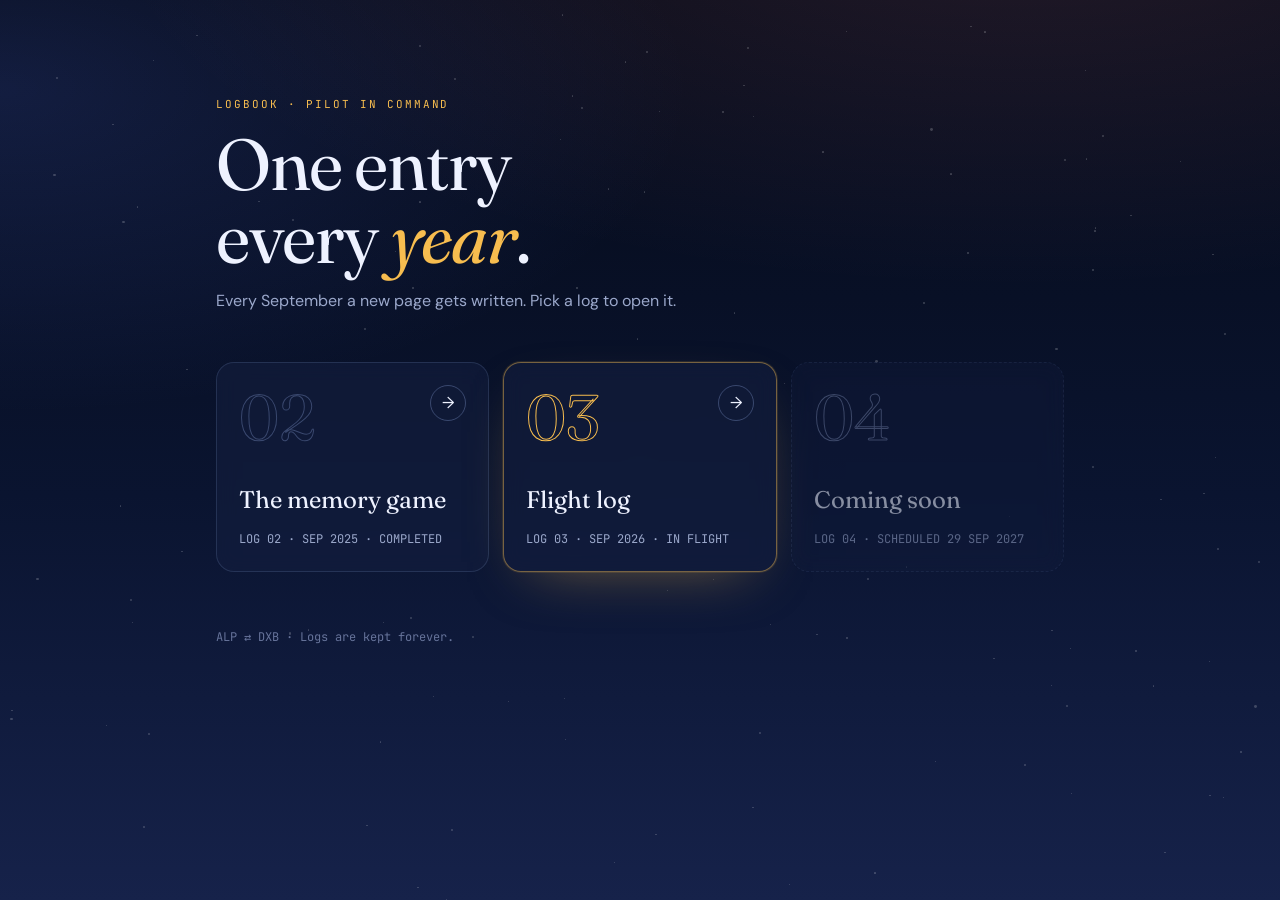
==== index.html @ 46ef8b51 "Flight Log: logbook hub, Log 02 archive and encrypted Log 03 Adds the logbook hub, the 2025 memory g" ====
<!DOCTYPE html>
<html lang="en">
<head>
  <meta charset="UTF-8">
  <meta name="viewport" content="width=device-width, initial-scale=1.0, viewport-fit=cover">
  <title>Logbook</title>
  <meta name="description" content="Flight logbook.">
  <meta name="theme-color" content="#050a17">
  <meta name="robots" content="noindex, nofollow">
  <link rel="icon" href="data:image/svg+xml,<svg xmlns='http://www.w3.org/2000/svg' viewBox='0 0 24 24'><path fill='%23f7bd4f' d='M21 16v-2l-8-5V3.5a1.5 1.5 0 0 0-3 0V9l-8 5v2l8-2.5V19l-2 1.5V22l3.5-1 3.5 1v-1.5L13 19v-5.5z'/></svg>">
  <link rel="preconnect" href="https://fonts.googleapis.com">
  <link rel="preconnect" href="https://fonts.gstatic.com" crossorigin>
  <link href="https://fonts.googleapis.com/css2?family=DM+Sans:opsz,wght@9..40,400;9..40,500;9..40,700&family=Fraunces:ital,opsz,wght@0,9..144,400;0,9..144,600;1,9..144,400&family=JetBrains+Mono:wght@400;600&display=swap" rel="stylesheet">
  <link rel="stylesheet" href="assets/theme.css">
  <style>
    main {
      position: relative; z-index: 1;
      max-width: 880px; margin: 0 auto;
      padding: clamp(48px, 10vh, 110px) var(--gutter) 64px;
    }
    header h1 {
      font-family: var(--font-display);
      font-weight: 400;
      font-size: clamp(40px, 9vw, 72px);
      line-height: 1.02;
      margin: 12px 0 14px;
      letter-spacing: -0.02em;
    }
    header h1 em { color: var(--amber); font-style: italic; }
    header p { color: var(--muted); max-width: 46ch; margin: 0; }

    .entries {
      list-style: none; padding: 0; margin: 48px 0 0;
      display: grid; gap: 14px;
      grid-template-columns: repeat(auto-fit, minmax(240px, 1fr));
    }
    .entry {
      position: relative;
      display: flex; flex-direction: column; gap: 10px;
      min-height: 210px;
      padding: 22px;
      border: 1px solid var(--line);
      border-radius: var(--radius);
      background: var(--panel);
      backdrop-filter: blur(10px);
      -webkit-backdrop-filter: blur(10px);
      text-decoration: none;
      transition: transform .5s var(--ease-out), border-color .3s, background .3s;
    }
    a.entry:hover { transform: translateY(-4px); border-color: var(--line-strong); background: var(--panel-strong); }
    .entry .num {
      font-family: var(--font-display); font-size: 64px; line-height: 1;
      color: transparent; -webkit-text-stroke: 1px var(--line-strong);
    }
    .entry h2 { font-family: var(--font-display); font-weight: 400; font-size: 24px; margin: auto 0 0; }
    .entry .meta { font-family: var(--font-mono); font-size: 12px; color: var(--muted); }
    .entry .go {
      position: absolute; top: 22px; right: 22px;
      width: 36px; height: 36px; border-radius: 50%;
      display: grid; place-items: center;
      border: 1px solid var(--line-strong);
      transition: background .3s, color .3s;
    }
    a.entry:hover .go { background: var(--amber); color: var(--sky-0); }
    .entry.current { border-color: rgba(247, 189, 79, 0.45); box-shadow: 0 0 0 1px rgba(247,189,79,.12), 0 20px 60px -30px rgba(247, 189, 79, 0.5); }
    .entry.current .num { -webkit-text-stroke-color: var(--amber); }
    .entry.future { opacity: .55; border-style: dashed; }
    .entry.future .num { -webkit-text-stroke-color: var(--faint); }

    footer { margin-top: 56px; color: var(--faint); font-family: var(--font-mono); font-size: 12px; }
  </style>
</head>
<body>
  <main>
    <header>
      <span class="label">Logbook · Pilot in command</span>
      <h1>One entry<br>every <em>year</em>.</h1>
      <p>Every September a new page gets written. Pick a log to open it.</p>
    </header>

    <ol class="entries">
      <li>
        <a class="entry" href="2025-year2-memory-game/">
          <span class="num">02</span>
          <span class="go" aria-hidden="true">→</span>
          <h2>The memory game</h2>
          <span class="meta">LOG 02 · SEP 2025 · COMPLETED</span>
        </a>
      </li>
      <li>
        <a class="entry current" href="year3/">
          <span class="num">03</span>
          <span class="go" aria-hidden="true">→</span>
          <h2>Flight log</h2>
          <span class="meta">LOG 03 · SEP 2026 · IN FLIGHT</span>
        </a>
      </li>
      <li>
        <div class="entry future" aria-disabled="true">
          <span class="num">04</span>
          <h2>Coming soon</h2>
          <span class="meta">LOG 04 · SCHEDULED 29 SEP 2027</span>
        </div>
      </li>
    </ol>

    <footer>ALP ⇄ DXB · Logs are kept forever.</footer>
  </main>
  <script src="assets/sky.js"></script>
</body>
</html>
---- assets/theme.css ----
/* Shared night-flight theme for the logbook hub and each year's entry. */
:root {
  --sky-0: #050a17;
  --sky-1: #0a1430;
  --sky-2: #16224a;
  --panel: rgba(20, 32, 64, 0.55);
  --panel-strong: rgba(16, 26, 54, 0.86);
  --line: rgba(170, 195, 255, 0.14);
  --line-strong: rgba(170, 195, 255, 0.28);
  --ink: #eef2ff;
  --muted: #9ba8cb;
  --faint: #66739a;
  --amber: #f7bd4f;
  --amber-soft: rgba(247, 189, 79, 0.14);
  --rose: #ff8fab;
  --rose-soft: rgba(255, 143, 171, 0.14);
  --green: #6fe3b4;
  --paper: #fbf5ea;
  --paper-ink: #2b2233;
  --paper-muted: #7a6c78;

  --font-display: "Fraunces", Georgia, serif;
  --font-body: "DM Sans", system-ui, -apple-system, "Segoe UI", sans-serif;
  --font-mono: "JetBrains Mono", ui-monospace, "SFMono-Regular", Consolas, monospace;

  --radius: 18px;
  --gutter: 16px;
  --ease-out: cubic-bezier(0.22, 1, 0.36, 1);
  color-scheme: dark;
}

*, *::before, *::after { box-sizing: border-box; }
html { -webkit-text-size-adjust: 100%; }
body {
  margin: 0;
  min-height: 100vh;
  min-height: 100dvh;
  background:
    radial-gradient(120% 70% at 80% -10%, rgba(255, 143, 171, 0.12), transparent 60%),
    radial-gradient(90% 60% at 0% 10%, rgba(88, 120, 255, 0.16), transparent 60%),
    linear-gradient(180deg, var(--sky-0) 0%, var(--sky-1) 55%, var(--sky-2) 100%);
  background-attachment: fixed;
  background-color: var(--sky-0);
  color: var(--ink);
  font-family: var(--font-body);
  font-size: 16px;
  line-height: 1.6;
  overflow-x: hidden;
  -webkit-font-smoothing: antialiased;
}
img { max-width: 100%; display: block; }
button { font: inherit; color: inherit; }
a { color: inherit; }
:focus-visible { outline: 2px solid var(--amber); outline-offset: 3px; border-radius: 6px; }

.mono { font-family: var(--font-mono); letter-spacing: 0.04em; }
.label {
  font-family: var(--font-mono);
  font-size: 11px;
  letter-spacing: 0.18em;
  text-transform: uppercase;
  color: var(--amber);
}

/* Starfield, filled in by assets/sky.js */
.sky { position: fixed; inset: 0; pointer-events: none; z-index: 0; overflow: hidden; }
.star {
  position: absolute;
  border-radius: 50%;
  background: #fff;
  opacity: 0.2;
  animation: twinkle var(--d, 4s) ease-in-out var(--delay, 0s) infinite alternate;
}
@keyframes twinkle { to { opacity: var(--peak, 0.9); } }
.shooting {
  position: absolute;
  width: 120px; height: 1px;
  background: linear-gradient(90deg, rgba(255,255,255,0.9), transparent);
  transform: rotate(-18deg);
  opacity: 0;
  animation: shoot 1.4s ease-out forwards;
}
@keyframes shoot {
  0% { opacity: 0; translate: 0 0; }
  15% { opacity: 1; }
  100% { opacity: 0; translate: -340px 110px; }
}

@media (prefers-reduced-motion: reduce) {
  *, *::before, *::after { animation-duration: 0.001ms !important; animation-iteration-count: 1 !important; transition-duration: 0.001ms !important; scroll-behavior: auto !important; }
}
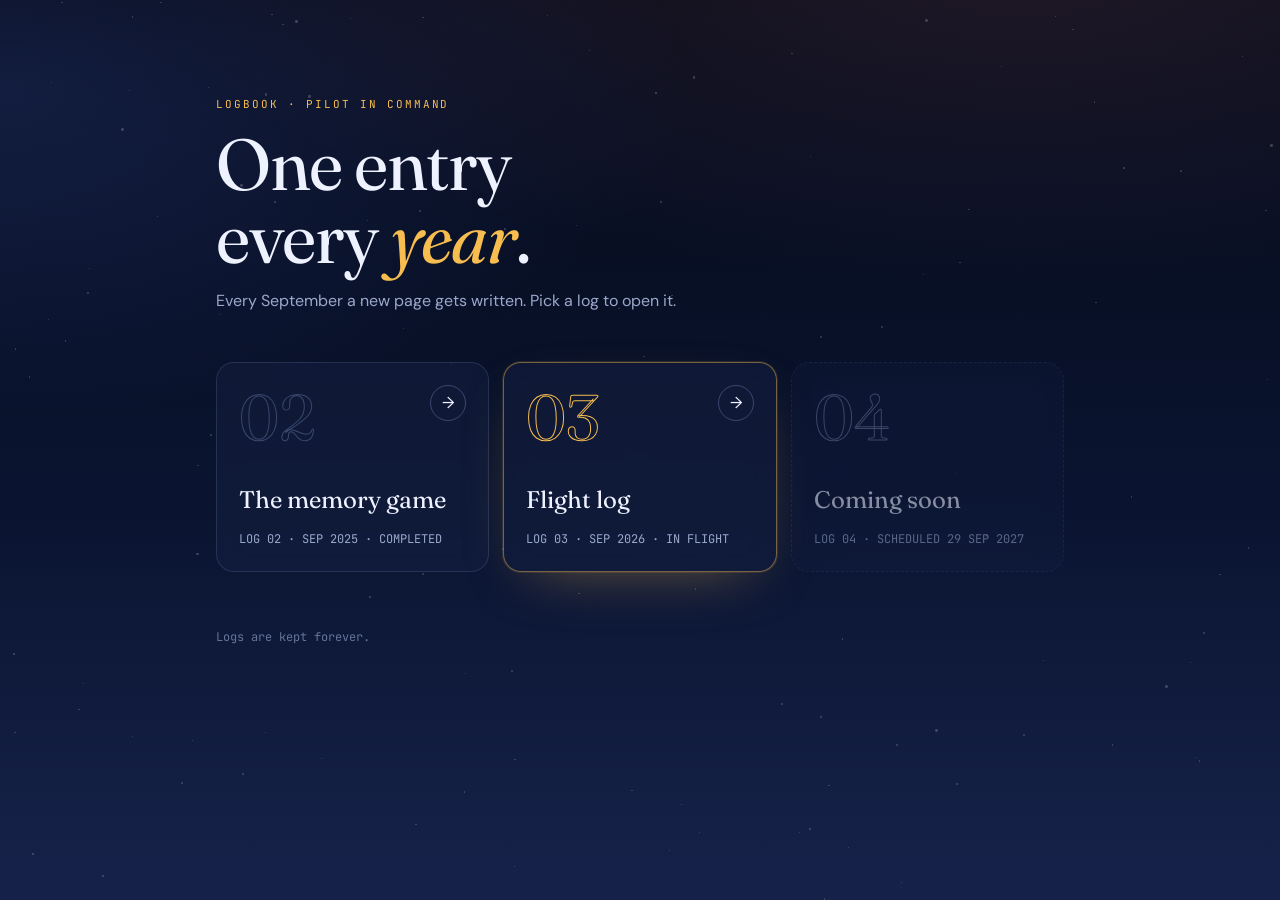
==== commit 1dcf354b: "Log 03: radio decoder game, trip-free wording; Log 02: restore photos Log 03 (year3/) - Add a "Messa" ====
--- a/index.html
+++ b/index.html
@@ -104,7 +104,7 @@
       </li>
     </ol>
 
-    <footer>ALP ⇄ DXB · Logs are kept forever.</footer>
+    <footer>Logs are kept forever.</footer>
   </main>
   <script src="assets/sky.js"></script>
 </body>
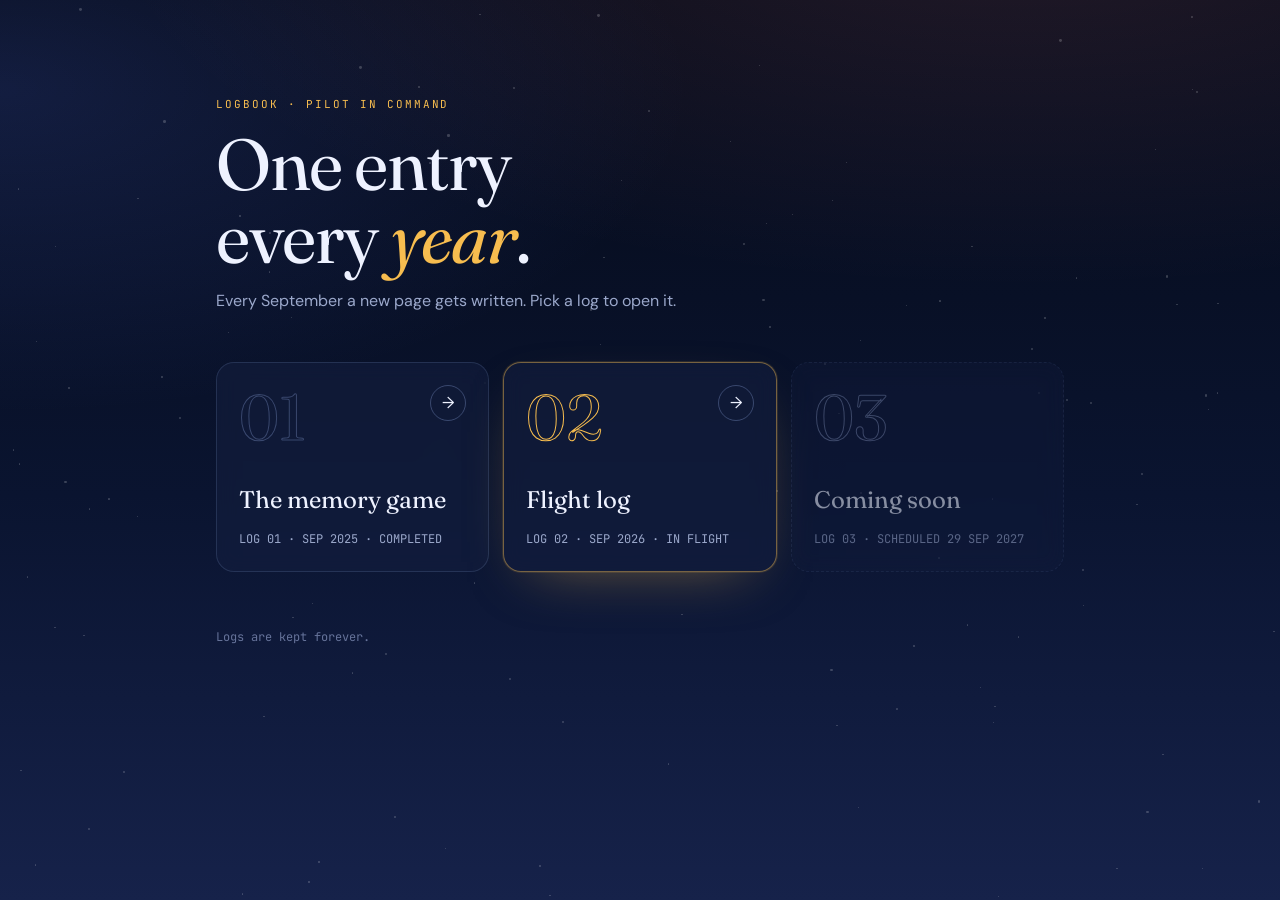
==== commit 3ffa23a1: "Log 02: correct to second anniversary Rewords the entry from three years to two (start date 2024-09-" ====
--- a/index.html
+++ b/index.html
@@ -81,25 +81,25 @@
     <ol class="entries">
       <li>
         <a class="entry" href="2025-year2-memory-game/">
-          <span class="num">02</span>
+          <span class="num">01</span>
           <span class="go" aria-hidden="true">→</span>
           <h2>The memory game</h2>
-          <span class="meta">LOG 02 · SEP 2025 · COMPLETED</span>
+          <span class="meta">LOG 01 · SEP 2025 · COMPLETED</span>
         </a>
       </li>
       <li>
         <a class="entry current" href="year3/">
-          <span class="num">03</span>
+          <span class="num">02</span>
           <span class="go" aria-hidden="true">→</span>
           <h2>Flight log</h2>
-          <span class="meta">LOG 03 · SEP 2026 · IN FLIGHT</span>
+          <span class="meta">LOG 02 · SEP 2026 · IN FLIGHT</span>
         </a>
       </li>
       <li>
         <div class="entry future" aria-disabled="true">
-          <span class="num">04</span>
+          <span class="num">03</span>
           <h2>Coming soon</h2>
-          <span class="meta">LOG 04 · SCHEDULED 29 SEP 2027</span>
+          <span class="meta">LOG 03 · SCHEDULED 29 SEP 2027</span>
         </div>
       </li>
     </ol>
